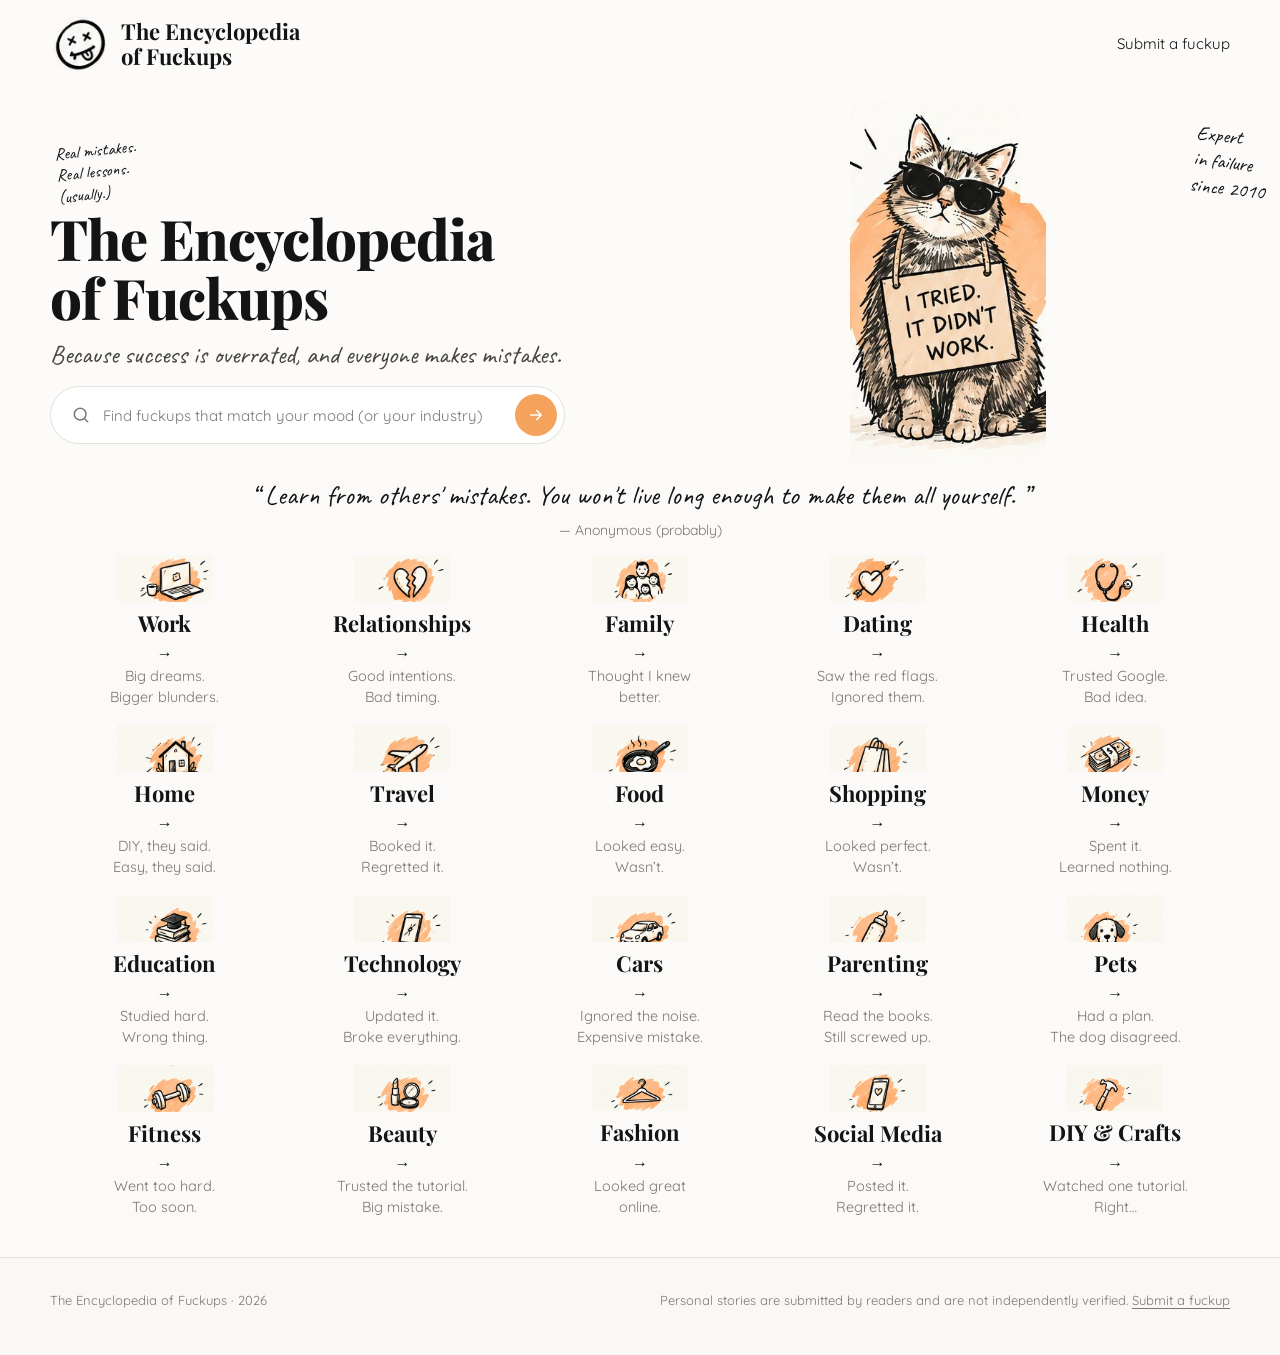
==== index.html @ 66a53c0b "Ссылка Submit a fuckup в шапке всех страниц" ====
<!doctype html>
<html lang="en">
<head>
<meta charset="utf-8">
<meta name="viewport" content="width=device-width, initial-scale=1">
<title>The Encyclopedia of Fuckups</title>
<link rel="preconnect" href="https://fonts.googleapis.com">
<link rel="preconnect" href="https://fonts.gstatic.com" crossorigin>
<link href="https://fonts.googleapis.com/css2?family=Caveat:wght@500;600&family=Playfair+Display:wght@700;800&family=Quicksand:wght@400;500;600;700&display=swap" rel="stylesheet">
<style>
:root{
  --paper:#FBFAF8;
  --hero-bg:#FCFBF9;
  --band:#FAF8F5;
  --ink:#141414;
  --ink-2:#454441;
  --body:#4A4845;
  --muted:#7A7874;
  --line:#E6E3DC;
  --accent:#F5A25D;
  --accent-soft:#FDEBD9;
  --serif:'Playfair Display', Georgia, serif;
  --sans:'Quicksand', -apple-system, Helvetica, Arial, sans-serif;
  --hand:'Caveat', cursive;
}
*{box-sizing:border-box}
html{scroll-behavior:smooth}
body{
  margin:0;background:var(--paper);color:var(--ink);
  font-family:var(--sans);font-size:15px;line-height:1.6;
}
@media (prefers-reduced-motion:reduce){*{transition:none!important;animation:none!important}}
a{color:inherit;text-decoration:none}
:focus-visible{outline:2px solid var(--accent);outline-offset:3px}
.wrap{width:min(1180px,calc(100% - 60px));margin:0 auto}

/* header */
header{background:var(--hero-bg)}
.nav{display:flex;align-items:center;gap:34px;padding:16px 0}
.brand{display:flex;align-items:center;gap:15px;margin-right:auto}
.brand img{width:56px;height:56px;display:block;border-radius:50%}
.brand-name{font-family:var(--serif);font-weight:700;font-size:22px;line-height:1.14}

/* hero */
.hero{background:var(--hero-bg);padding:14px 0 0}
.hero-grid{display:grid;grid-template-columns:1.02fr .98fr;gap:30px;align-items:end}
.hero-copy{padding:10px 0 16px;position:relative}
.hero-note{
  font-family:var(--hand);font-size:17px;line-height:1.25;
  transform:rotate(-6deg);display:inline-block;margin:0 0 6px 6px;
}
h1{
  font-family:var(--serif);font-weight:800;
  font-size:clamp(38px,5vw,56px);line-height:1.05;
  letter-spacing:-.018em;margin:0 0 10px;
}
.lead{font-family:var(--hand);font-size:26px;color:var(--ink-2);margin:0 0 14px;line-height:1.35}
.search{
  display:flex;align-items:center;gap:12px;background:#fff;
  border:1px solid var(--line);border-radius:999px;padding:7px 7px 7px 20px;
  max-width:515px;box-shadow:0 1px 2px rgba(0,0,0,.03);
}
.search svg.mag{flex:0 0 20px;color:var(--muted)}
.search input{
  flex:1;border:0;outline:0;background:transparent;
  font-family:var(--sans);font-size:15px;color:var(--ink);padding:9px 0;
}
.search input::placeholder{color:var(--muted)}
.search button{
  flex:0 0 42px;width:42px;height:42px;border:0;border-radius:50%;
  background:var(--accent);color:#fff;cursor:pointer;line-height:0;
}
.search button:hover{background:#EE9247}
.popular{display:flex;flex-wrap:wrap;align-items:center;gap:0 14px;margin-top:20px;font-size:14px;color:var(--muted)}
.popular a{text-decoration:underline;text-underline-offset:3px;color:var(--body)}
.popular a:hover{color:var(--accent)}
.popular .sep{color:var(--line)}
.hero-art{position:relative;align-self:end}
.hero-art img{display:block;width:auto;max-width:100%;max-height:min(360px,52vh);margin:0 auto -2px;}
.art-note{
  position:absolute;top:22px;right:-38px;font-family:var(--hand);font-size:20px;
  line-height:1.3;transform:rotate(7deg);text-align:left;max-width:140px;
}

/* sections */
section{padding:66px 0}
#categories{padding:10px 0 40px}
.section-title{font-family:var(--serif);font-weight:700;font-size:30px;margin:0 0 4px;letter-spacing:-.01em}
.section-sub{color:var(--body);margin:0 0 40px;font-size:16.5px}

.cat-grid{display:grid;grid-template-columns:repeat(5,1fr);gap:18px 8px;justify-content:center}
.cat{display:flex;flex-direction:column;align-items:center;text-align:center;gap:4px}
.cat img{width:96px;height:auto;display:block}
.cat:hover img{transform:translateY(-2px)}
.cat-name{font-family:var(--serif);font-weight:700;font-size:22px}
.cat-arrow{font-size:16px;line-height:1;color:var(--ink)}
.cat-desc{font-size:14.5px;color:var(--muted);line-height:1.45}

/* featured */
.feature-grid{display:grid;grid-template-columns:1.55fr 1fr;gap:36px;align-items:start}
.feature-card{background:#fff;border:1px solid var(--line);border-radius:10px;padding:24px}
.feature-media{position:relative;margin-bottom:26px}
.feature-media img{display:block;width:100%;height:auto;border-radius:4px}
.media-note{
  position:absolute;top:14px;right:16px;font-family:var(--hand);font-size:19px;
  line-height:1.3;transform:rotate(-4deg);text-align:left;
}
.eyebrow{font-size:11.5px;font-weight:600;letter-spacing:.11em;color:var(--muted);margin:0 0 12px}
.feature-card h3{font-family:var(--serif);font-weight:700;font-size:31px;line-height:1.14;margin:0 0 16px;letter-spacing:-.01em}
.feature-card p{color:var(--body);margin:0 0 26px}
.feature-foot{display:flex;align-items:center;justify-content:space-between;gap:16px;flex-wrap:wrap}
.read-more{font-weight:500;text-decoration:underline;text-underline-offset:5px}
.read-more:hover{color:var(--accent)}
.pill{background:#F1EEE9;border-radius:999px;padding:7px 15px;font-size:12.5px;color:var(--body)}

#highlight{padding:18px 0 4px;text-align:center}
.quote{font-family:var(--hand);font-size:27px;line-height:1.3;margin:0 0 6px}
.quote-by{font-size:14px;color:var(--muted);margin:0}

footer{border-top:1px solid var(--line);padding:32px 0 44px;color:var(--muted);font-size:13px;background:var(--band)}
footer .wrap{display:flex;flex-wrap:wrap;gap:16px;justify-content:space-between}
footer a{text-decoration:underline;text-underline-offset:3px}

@media(max-width:1080px){.cat-grid{grid-template-columns:repeat(3,1fr);gap:30px}}
@media(max-width:900px){
  .hero-grid{grid-template-columns:1fr;gap:0}
  .hero-copy{padding-bottom:30px}
  .hero-art{max-width:400px;margin:0 auto}
  .art-note{right:-10px;top:8px}
  .feature-grid{grid-template-columns:1fr}
}
@media(max-width:560px){
  .wrap{width:calc(100% - 34px)}
  .cat-grid{grid-template-columns:repeat(2,1fr)}
  .section-title{font-size:29px}
  .feature-card h3{font-size:25px}
}
</style>
</head>
<body>

<header>
  <div class="wrap nav">
    <a class="brand" href="#">
      <img src="[data-uri]" alt="">
      <span class="brand-name">The Encyclopedia<br>of Fuckups</span>
    </a>
    <a class="nav-submit" href="submit.html">Submit a fuckup</a>
  </div>
</header>

<main>
<section class="hero">
  <div class="wrap hero-grid">
    <div class="hero-copy">
      <div class="hero-note">Real mistakes.<br>Real lessons.<br>(usually.)</div>
      <h1>The Encyclopedia<br>of Fuckups</h1>
      <p class="lead">Because success is overrated, and everyone makes mistakes.</p>
      <form class="search" action="search.html" method="get" onsubmit="if(!this.q.value.trim()){this.q.focus();return false}">
        <svg class="mag" width="20" height="20" viewBox="0 0 24 24" fill="none" stroke="currentColor" stroke-width="1.8" stroke-linecap="round" aria-hidden="true"><circle cx="11" cy="11" r="7"/><path d="M20 20l-3.6-3.6"/></svg>
        <label for="q" style="position:absolute;width:1px;height:1px;overflow:hidden;clip:rect(0 0 0 0)">Search for a fuckup</label>
        <input id="q" name="q" type="search" placeholder="Find fuckups that match your mood (or your industry)">
        <button type="submit" aria-label="Search">
          <svg width="18" height="18" viewBox="0 0 24 24" fill="none" stroke="currentColor" stroke-width="2.1" stroke-linecap="round" stroke-linejoin="round"><path d="M5 12h13M13 6l6 6-6 6"/></svg>
        </button>
      </form>
    </div>
    <div class="hero-art">
      <img src="[data-uri]" alt="An illustrated cat in sunglasses wearing a cardboard sign that reads: I tried. It didn't work.">
      <div class="art-note">Expert<br>in failure<br>since 2010</div>
    </div>
  </div>
</section>

<section id="highlight">
  <div class="wrap">
  <p class="quote">&ldquo; Learn from others' mistakes. You won't live long enough to make them all yourself. &rdquo;</p>
  <p class="quote-by">&mdash; Anonymous (probably)</p>
  </div>
</section>

<section id="categories">
  <div class="wrap">
    <div class="cat-grid">
      <a class="cat" href="search.html?q=work"><img src="assets/img/topics/work.png" alt=""><span class="cat-name">Work</span><span class="cat-arrow" aria-hidden="true">&#8594;</span><span class="cat-desc">Big dreams.<br>Bigger blunders.</span></a>
      <a class="cat" href="search.html?q=relationships"><img src="assets/img/topics/relationships.png" alt=""><span class="cat-name">Relationships</span><span class="cat-arrow" aria-hidden="true">&#8594;</span><span class="cat-desc">Good intentions.<br>Bad timing.</span></a>
      <a class="cat" href="search.html?q=family"><img src="assets/img/topics/family.png" alt=""><span class="cat-name">Family</span><span class="cat-arrow" aria-hidden="true">&#8594;</span><span class="cat-desc">Thought I knew<br>better.</span></a>
      <a class="cat" href="search.html?q=dating"><img src="assets/img/topics/dating.png" alt=""><span class="cat-name">Dating</span><span class="cat-arrow" aria-hidden="true">&#8594;</span><span class="cat-desc">Saw the red flags.<br>Ignored them.</span></a>
      <a class="cat" href="search.html?q=health"><img src="assets/img/topics/health.png" alt=""><span class="cat-name">Health</span><span class="cat-arrow" aria-hidden="true">&#8594;</span><span class="cat-desc">Trusted Google.<br>Bad idea.</span></a>
      <a class="cat" href="search.html?q=home"><img src="assets/img/topics/home.png" alt=""><span class="cat-name">Home</span><span class="cat-arrow" aria-hidden="true">&#8594;</span><span class="cat-desc">DIY, they said.<br>Easy, they said.</span></a>
      <a class="cat" href="search.html?q=travel"><img src="assets/img/topics/travel.png" alt=""><span class="cat-name">Travel</span><span class="cat-arrow" aria-hidden="true">&#8594;</span><span class="cat-desc">Booked it.<br>Regretted it.</span></a>
      <a class="cat" href="search.html?q=food"><img src="assets/img/topics/food.png" alt=""><span class="cat-name">Food</span><span class="cat-arrow" aria-hidden="true">&#8594;</span><span class="cat-desc">Looked easy.<br>Wasn&rsquo;t.</span></a>
      <a class="cat" href="search.html?q=shopping"><img src="assets/img/topics/shopping.png" alt=""><span class="cat-name">Shopping</span><span class="cat-arrow" aria-hidden="true">&#8594;</span><span class="cat-desc">Looked perfect.<br>Wasn&rsquo;t.</span></a>
      <a class="cat" href="search.html?q=money"><img src="assets/img/topics/money.png" alt=""><span class="cat-name">Money</span><span class="cat-arrow" aria-hidden="true">&#8594;</span><span class="cat-desc">Spent it.<br>Learned nothing.</span></a>
      <a class="cat" href="search.html?q=education"><img src="assets/img/topics/education.png" alt=""><span class="cat-name">Education</span><span class="cat-arrow" aria-hidden="true">&#8594;</span><span class="cat-desc">Studied hard.<br>Wrong thing.</span></a>
      <a class="cat" href="search.html?q=technology"><img src="assets/img/topics/technology.png" alt=""><span class="cat-name">Technology</span><span class="cat-arrow" aria-hidden="true">&#8594;</span><span class="cat-desc">Updated it.<br>Broke everything.</span></a>
      <a class="cat" href="search.html?q=cars"><img src="assets/img/topics/cars.png" alt=""><span class="cat-name">Cars</span><span class="cat-arrow" aria-hidden="true">&#8594;</span><span class="cat-desc">Ignored the noise.<br>Expensive mistake.</span></a>
      <a class="cat" href="search.html?q=parenting"><img src="assets/img/topics/parenting.png" alt=""><span class="cat-name">Parenting</span><span class="cat-arrow" aria-hidden="true">&#8594;</span><span class="cat-desc">Read the books.<br>Still screwed up.</span></a>
      <a class="cat" href="search.html?q=pets"><img src="assets/img/topics/pets.png" alt=""><span class="cat-name">Pets</span><span class="cat-arrow" aria-hidden="true">&#8594;</span><span class="cat-desc">Had a plan.<br>The dog disagreed.</span></a>
      <a class="cat" href="search.html?q=fitness"><img src="assets/img/topics/fitness.png" alt=""><span class="cat-name">Fitness</span><span class="cat-arrow" aria-hidden="true">&#8594;</span><span class="cat-desc">Went too hard.<br>Too soon.</span></a>
      <a class="cat" href="search.html?q=beauty"><img src="assets/img/topics/beauty.png" alt=""><span class="cat-name">Beauty</span><span class="cat-arrow" aria-hidden="true">&#8594;</span><span class="cat-desc">Trusted the tutorial.<br>Big mistake.</span></a>
      <a class="cat" href="search.html?q=fashion"><img src="assets/img/topics/fashion.png" alt=""><span class="cat-name">Fashion</span><span class="cat-arrow" aria-hidden="true">&#8594;</span><span class="cat-desc">Looked great<br>online.</span></a>
      <a class="cat" href="search.html?q=social+media"><img src="assets/img/topics/social-media.png" alt=""><span class="cat-name">Social Media</span><span class="cat-arrow" aria-hidden="true">&#8594;</span><span class="cat-desc">Posted it.<br>Regretted it.</span></a>
      <a class="cat" href="search.html?q=diy+crafts"><img src="assets/img/topics/diy-crafts.png" alt=""><span class="cat-name">DIY &amp; Crafts</span><span class="cat-arrow" aria-hidden="true">&#8594;</span><span class="cat-desc">Watched one tutorial.<br>Right&hellip;</span></a>
    </div>
  </div>
</section>

</main>

<footer>
  <div class="wrap">
    <span>The Encyclopedia of Fuckups &middot; 2026</span>
    <span>Personal stories are submitted by readers and are not independently verified. <a href="submit.html">Submit a fuckup</a></span>
  </div>
</footer>

</body>
</html>
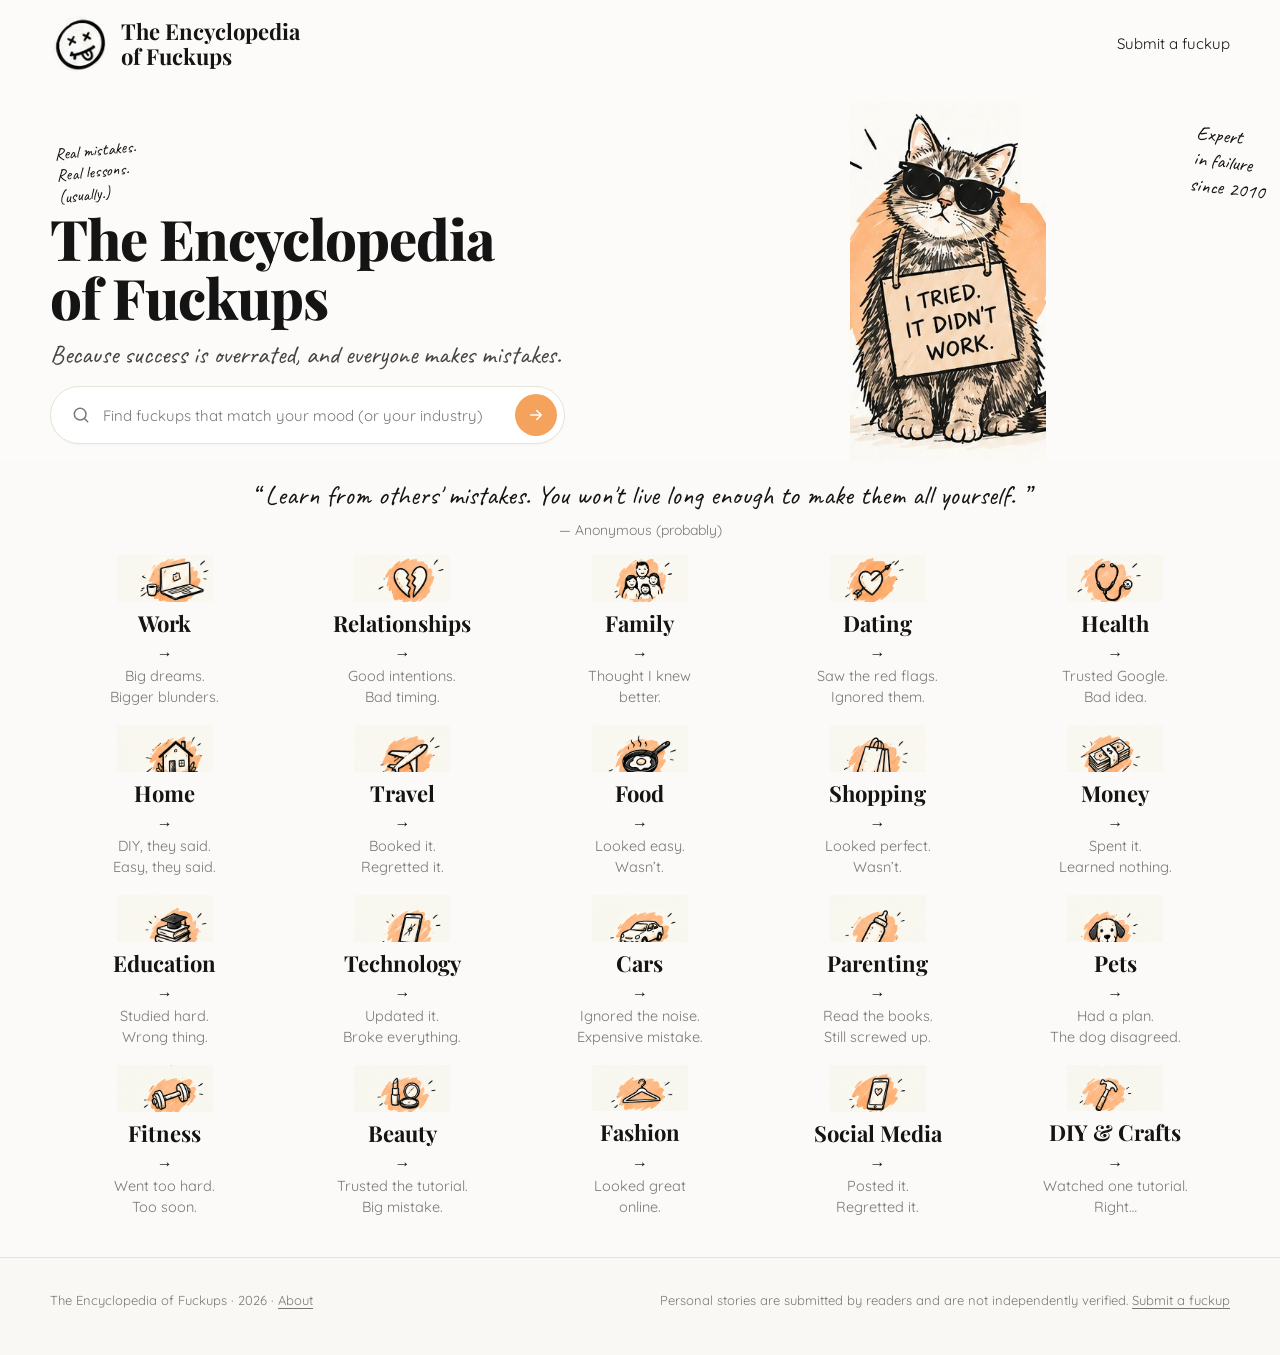
==== commit 21b37f66: "Ссылка About в подвале всех страниц" ====
--- a/index.html
+++ b/index.html
@@ -210,7 +210,7 @@
 
 <footer>
   <div class="wrap">
-    <span>The Encyclopedia of Fuckups &middot; 2026</span>
+    <span>The Encyclopedia of Fuckups &middot; 2026 &middot; <a href="about.html">About</a></span>
     <span>Personal stories are submitted by readers and are not independently verified. <a href="submit.html">Submit a fuckup</a></span>
   </div>
 </footer>
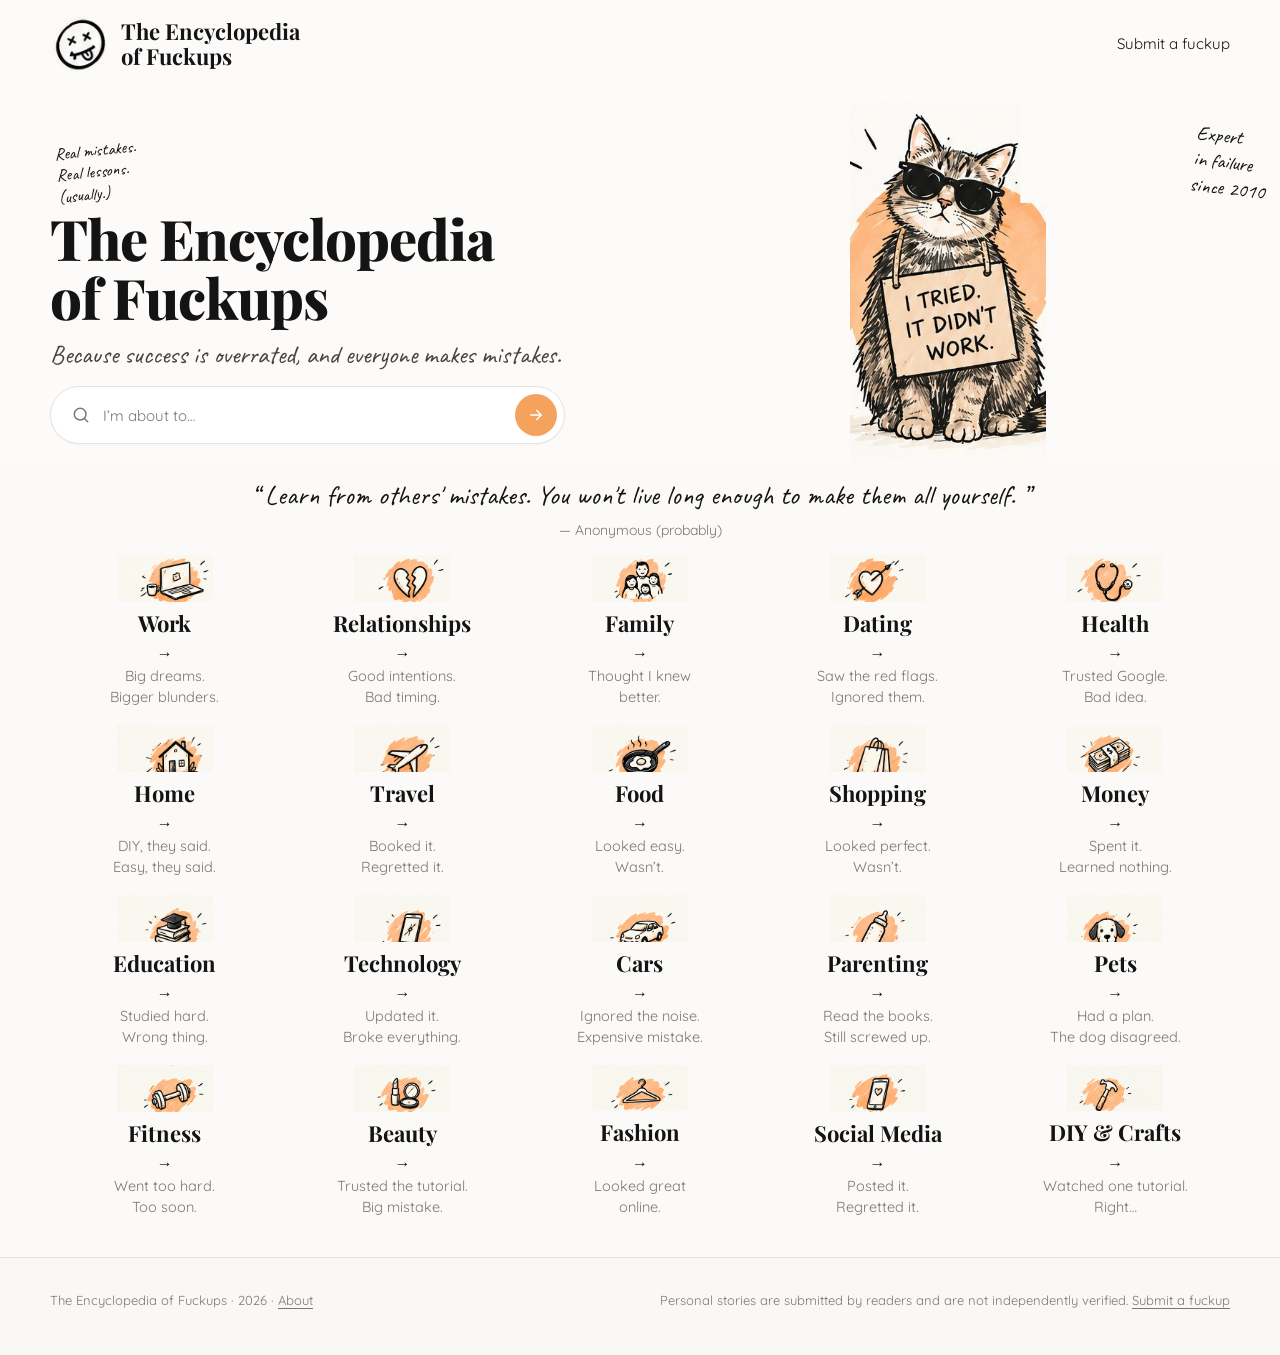
==== commit 92cccf6a: "Search placeholder: I'm about to…" ====
--- a/index.html
+++ b/index.html
@@ -3,6 +3,8 @@
 <head>
 <meta charset="utf-8">
 <meta name="viewport" content="width=device-width, initial-scale=1">
+<link rel="icon" type="image/png" sizes="32x32" href="/assets/img/favicon-32.png">
+<link rel="apple-touch-icon" sizes="180x180" href="/assets/img/favicon-180.png">
 <title>The Encyclopedia of Fuckups</title>
 <link rel="preconnect" href="https://fonts.googleapis.com">
 <link rel="preconnect" href="https://fonts.gstatic.com" crossorigin>
@@ -159,7 +161,7 @@
       <form class="search" action="search.html" method="get" onsubmit="if(!this.q.value.trim()){this.q.focus();return false}">
         <svg class="mag" width="20" height="20" viewBox="0 0 24 24" fill="none" stroke="currentColor" stroke-width="1.8" stroke-linecap="round" aria-hidden="true"><circle cx="11" cy="11" r="7"/><path d="M20 20l-3.6-3.6"/></svg>
         <label for="q" style="position:absolute;width:1px;height:1px;overflow:hidden;clip:rect(0 0 0 0)">Search for a fuckup</label>
-        <input id="q" name="q" type="search" placeholder="Find fuckups that match your mood (or your industry)">
+        <input id="q" name="q" type="search" placeholder="I&rsquo;m about to&hellip;">
         <button type="submit" aria-label="Search">
           <svg width="18" height="18" viewBox="0 0 24 24" fill="none" stroke="currentColor" stroke-width="2.1" stroke-linecap="round" stroke-linejoin="round"><path d="M5 12h13M13 6l6 6-6 6"/></svg>
         </button>
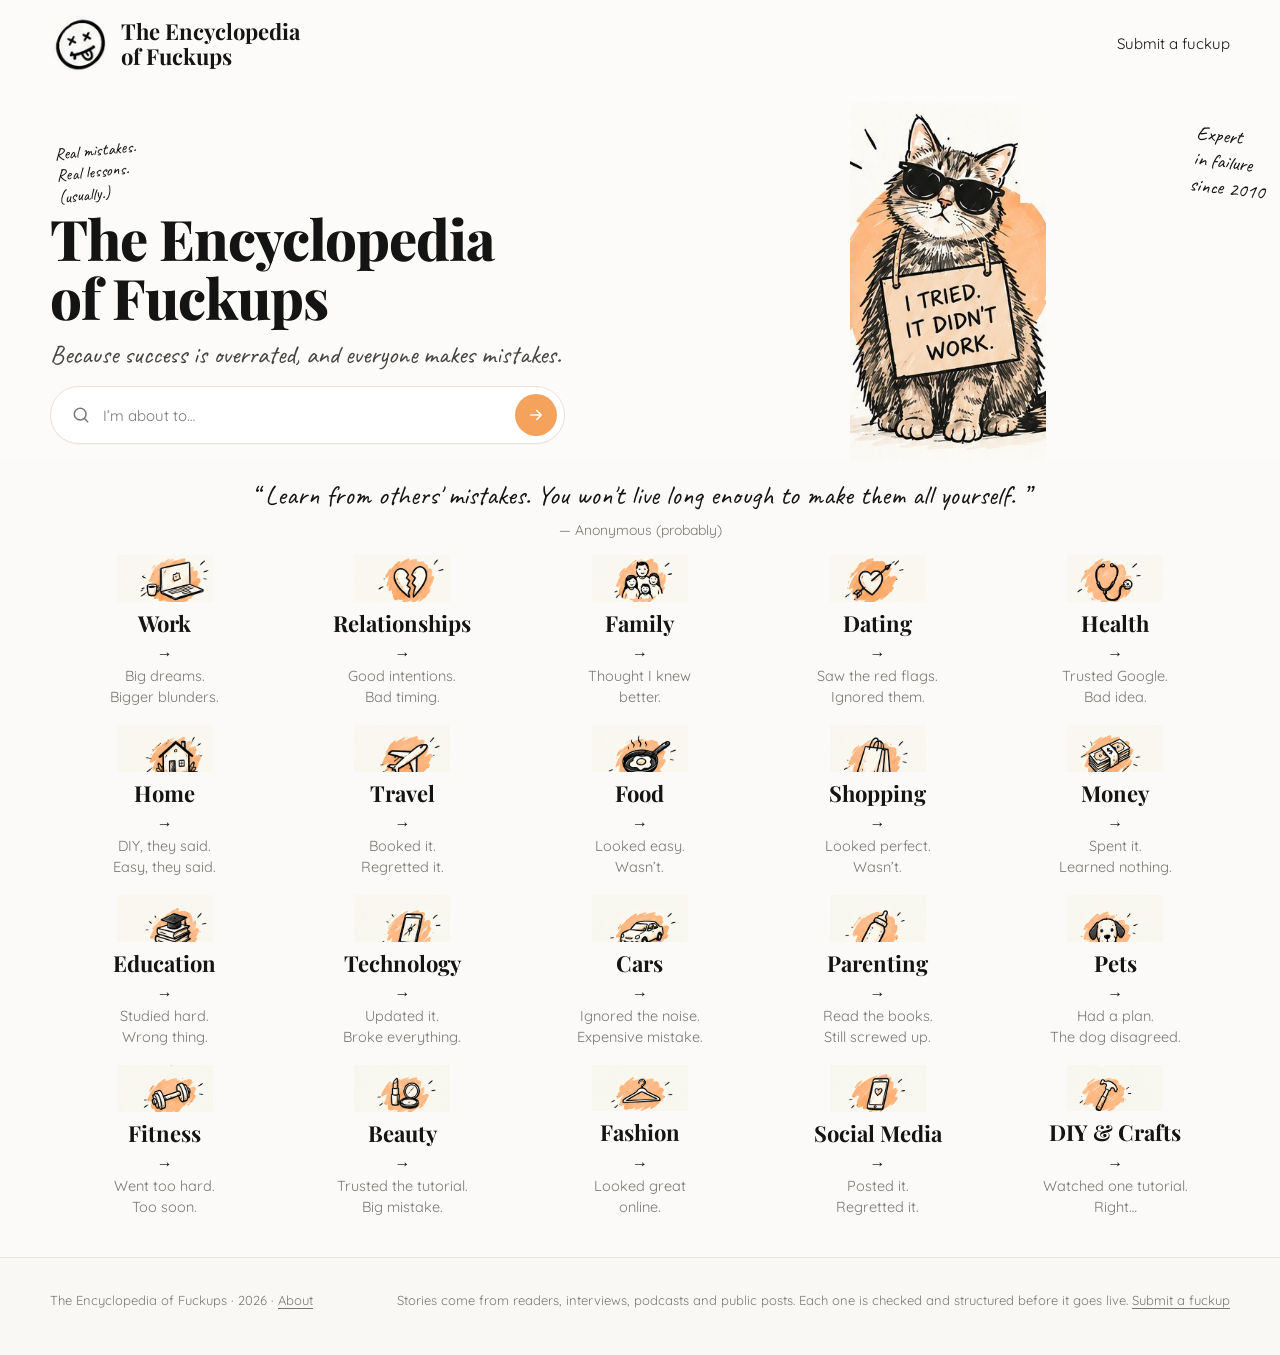
==== commit d2558044: "Footer and About: where stories come from" ====
--- a/index.html
+++ b/index.html
@@ -213,7 +213,7 @@
 <footer>
   <div class="wrap">
     <span>The Encyclopedia of Fuckups &middot; 2026 &middot; <a href="about.html">About</a></span>
-    <span>Personal stories are submitted by readers and are not independently verified. <a href="submit.html">Submit a fuckup</a></span>
+    <span>Stories come from readers, interviews, podcasts and public posts. Each one is checked and structured before it goes live. <a href="submit.html">Submit a fuckup</a></span>
   </div>
 </footer>
 
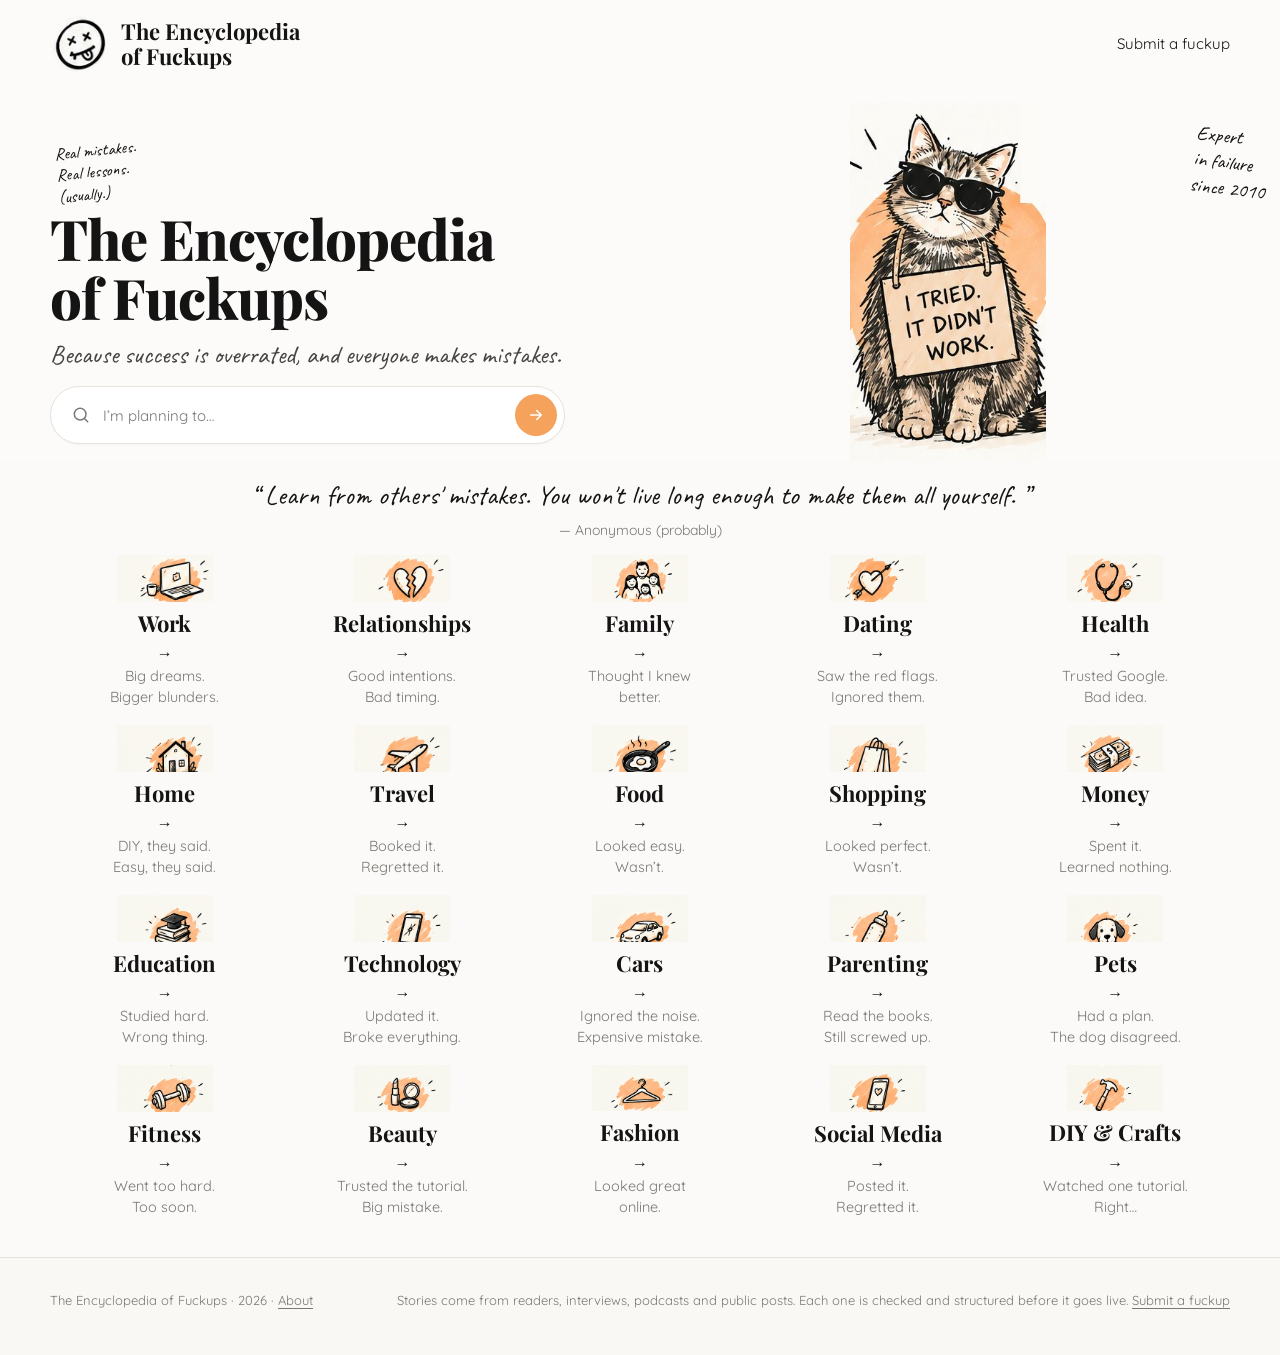
==== commit 1a235078: "Search placeholder: I'm planning to…" ====
--- a/index.html
+++ b/index.html
@@ -161,7 +161,7 @@
       <form class="search" action="search.html" method="get" onsubmit="if(!this.q.value.trim()){this.q.focus();return false}">
         <svg class="mag" width="20" height="20" viewBox="0 0 24 24" fill="none" stroke="currentColor" stroke-width="1.8" stroke-linecap="round" aria-hidden="true"><circle cx="11" cy="11" r="7"/><path d="M20 20l-3.6-3.6"/></svg>
         <label for="q" style="position:absolute;width:1px;height:1px;overflow:hidden;clip:rect(0 0 0 0)">Search for a fuckup</label>
-        <input id="q" name="q" type="search" placeholder="I&rsquo;m about to&hellip;">
+        <input id="q" name="q" type="search" placeholder="I&rsquo;m planning to&hellip;">
         <button type="submit" aria-label="Search">
           <svg width="18" height="18" viewBox="0 0 24 24" fill="none" stroke="currentColor" stroke-width="2.1" stroke-linecap="round" stroke-linejoin="round"><path d="M5 12h13M13 6l6 6-6 6"/></svg>
         </button>
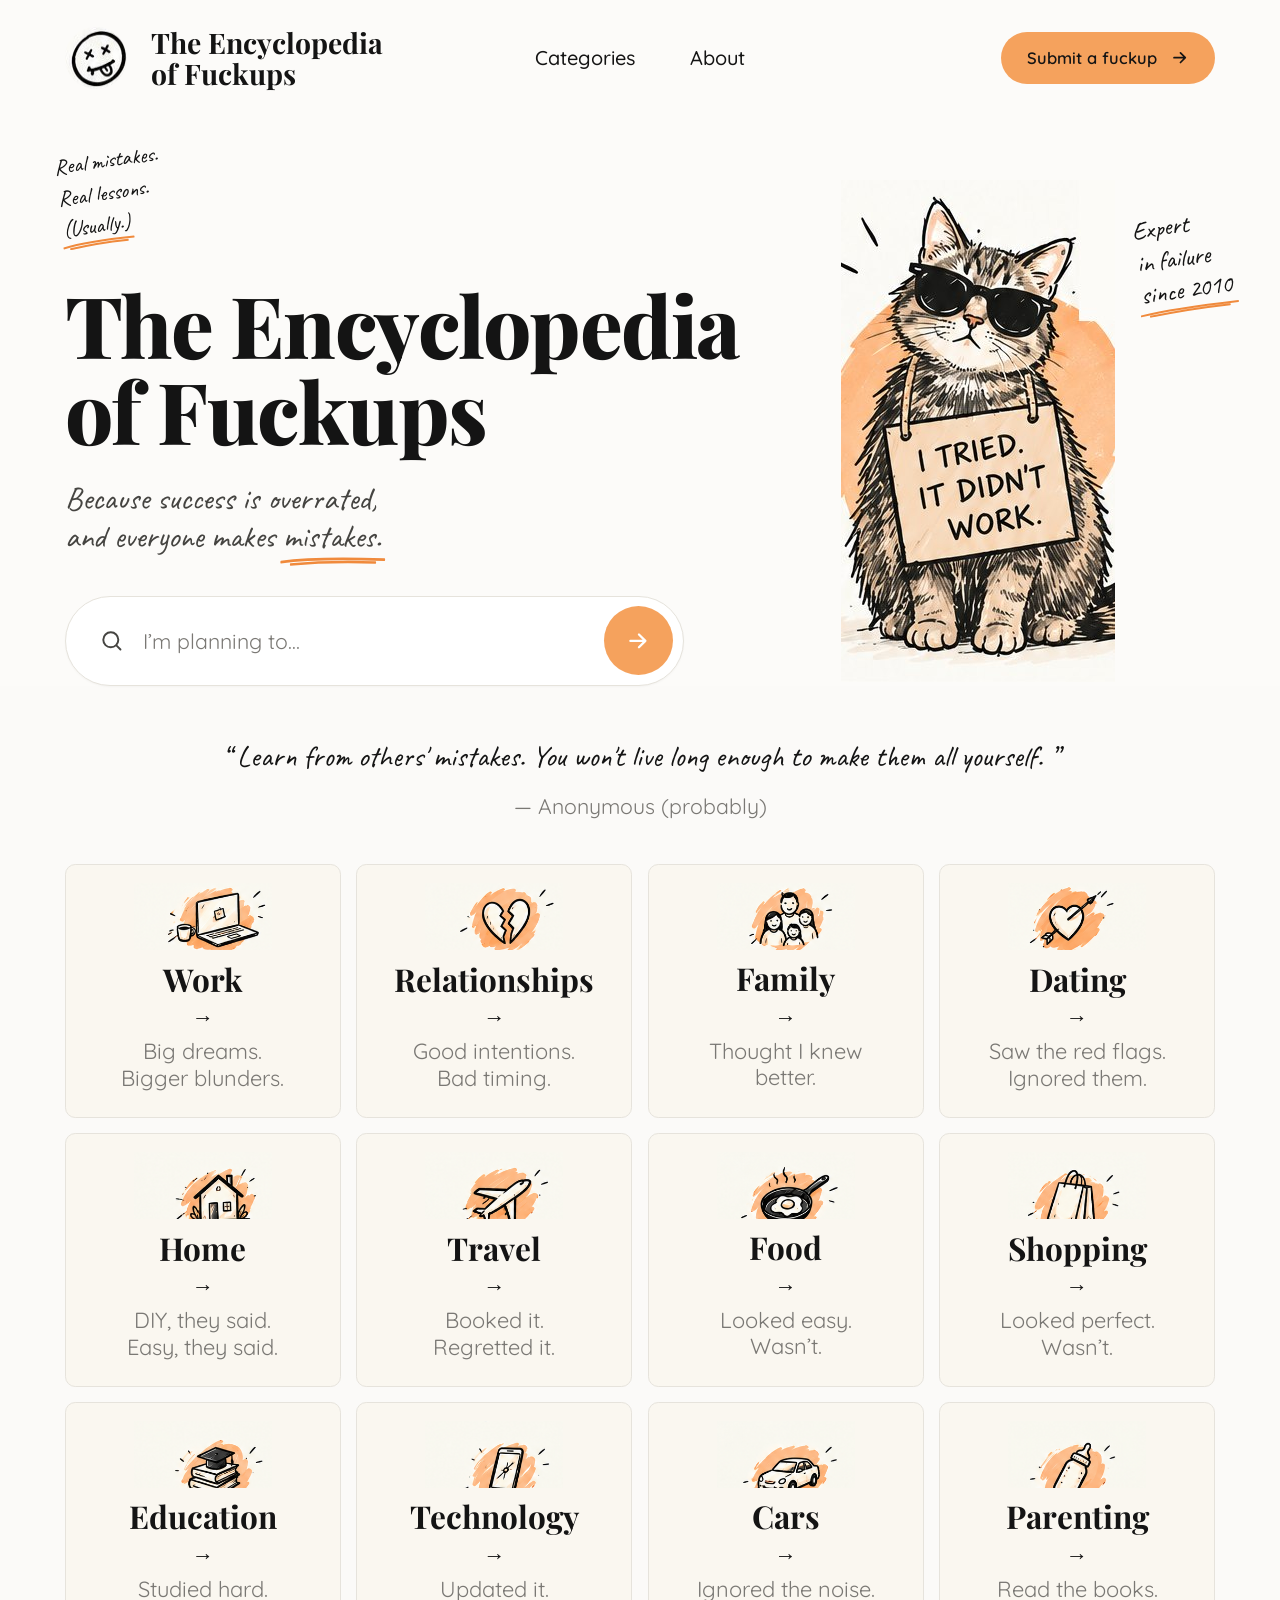
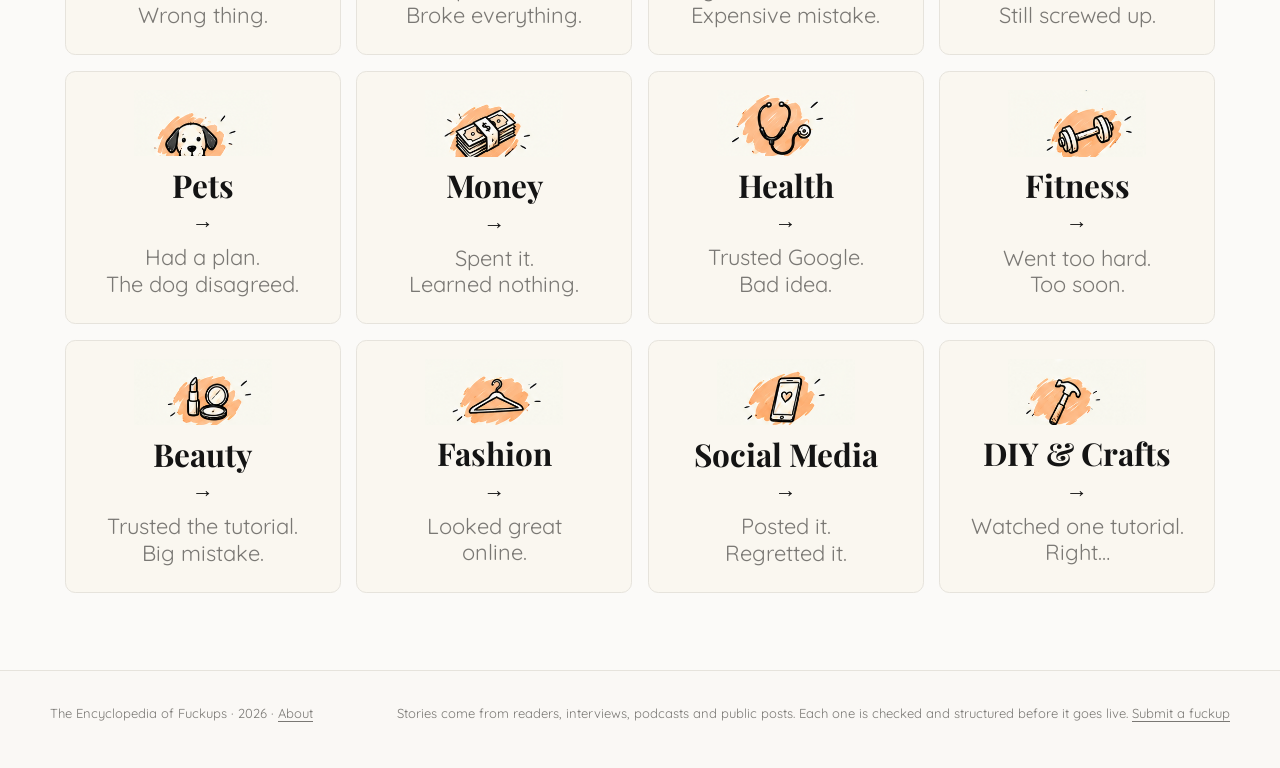
==== commit 49a97898: "Home page: new layout to mockup (nav, larger hero, search, tiles as cards, 4 columns, tile order)" ====
--- a/index.html
+++ b/index.html
@@ -36,67 +36,65 @@
 :focus-visible{outline:2px solid var(--accent);outline-offset:3px}
 .wrap{width:min(1180px,calc(100% - 60px));margin:0 auto}
 
+/* page scale: 1 at the 1024px layout, grows to the 1180px container */
+:root{--k:calc(min(1180px, 100vw - 130px) / 893)}
+.pw{width:min(1180px, calc(100vw - 130px));margin:0 auto}
+.mk{position:relative;white-space:nowrap}
+.mk:after{content:"";position:absolute;left:-3%;right:-5%;bottom:-.28em;height:.34em;pointer-events:none;
+  background:url("data:image/svg+xml,%3Csvg xmlns='http://www.w3.org/2000/svg' viewBox='0 0 200 10' preserveAspectRatio='none'%3E%3Cpath d='M2 6.5C45 3.5 110 2.8 197 4.2M20 8.6C70 6.4 130 6 180 6.8' fill='none' stroke='%23F08A3C' stroke-width='2.4' stroke-linecap='round'/%3E%3C/svg%3E") no-repeat center/100% 100%}
+
 /* header */
 header{background:var(--hero-bg)}
-.nav{display:flex;align-items:center;gap:34px;padding:16px 0}
-.brand{display:flex;align-items:center;gap:15px;margin-right:auto}
-.brand img{width:56px;height:56px;display:block;border-radius:50%}
-.brand-name{font-family:var(--serif);font-weight:700;font-size:22px;line-height:1.14}
+.nav{display:grid;grid-template-columns:1fr auto 1fr;align-items:center;min-height:calc(90*var(--k))}
+.brand{display:flex;align-items:center;gap:calc(19*var(--k));justify-self:start}
+.brand img{width:calc(48*var(--k));height:calc(48*var(--k));display:block;border-radius:50%}
+.brand-name{font-family:var(--serif);font-weight:700;font-size:calc(22*var(--k));line-height:1.08}
+.nav-links{display:flex;gap:calc(42*var(--k))}
+.nav-links a{font-size:calc(15.5*var(--k));font-weight:500;color:var(--ink)}
+.nav-links a:hover{color:var(--accent)}
+.nav-cta{justify-self:end;display:inline-flex;align-items:center;gap:calc(10*var(--k));height:calc(40*var(--k));padding:0 calc(20*var(--k));
+  border-radius:999px;background:var(--accent);color:var(--ink);font-size:calc(12.8*var(--k));font-weight:600;white-space:nowrap}
+.nav-cta svg{width:calc(15*var(--k));height:calc(15*var(--k));display:block}
+.nav-cta:hover{background:#EE9247}
 
 /* hero */
-.hero{background:var(--hero-bg);padding:14px 0 0}
-.hero-grid{display:grid;grid-template-columns:1.02fr .98fr;gap:30px;align-items:end}
-.hero-copy{padding:10px 0 16px;position:relative}
-.hero-note{
-  font-family:var(--hand);font-size:17px;line-height:1.25;
-  transform:rotate(-6deg);display:inline-block;margin:0 0 6px 6px;
-}
-h1{
-  font-family:var(--serif);font-weight:800;
-  font-size:clamp(38px,5vw,56px);line-height:1.05;
-  letter-spacing:-.018em;margin:0 0 10px;
-}
-.lead{font-family:var(--hand);font-size:26px;color:var(--ink-2);margin:0 0 14px;line-height:1.35}
-.search{
-  display:flex;align-items:center;gap:12px;background:#fff;
-  border:1px solid var(--line);border-radius:999px;padding:7px 7px 7px 20px;
-  max-width:515px;box-shadow:0 1px 2px rgba(0,0,0,.03);
-}
-.search svg.mag{flex:0 0 20px;color:var(--muted)}
-.search input{
-  flex:1;border:0;outline:0;background:transparent;
-  font-family:var(--sans);font-size:15px;color:var(--ink);padding:9px 0;
-}
+.hero{background:var(--hero-bg);padding:calc(28*var(--k)) 0 0}
+.hero-grid{display:grid;grid-template-columns:calc(515*var(--k)) 1fr;gap:calc(10*var(--k));align-items:start}
+.hero-copy{position:relative}
+.hero-note{font-family:var(--hand);font-size:calc(17*var(--k));line-height:1.45;color:var(--ink);
+  transform:rotate(-8deg);transform-origin:left bottom;display:inline-block;margin:0 0 calc(26*var(--k)) 0}
+h1{white-space:nowrap;font-family:var(--serif);font-weight:800;font-size:calc(66*var(--k));line-height:1.02;letter-spacing:-.018em;margin:0 0 calc(20*var(--k))}
+.lead{font-family:var(--hand);font-size:calc(25*var(--k));color:var(--ink-2);margin:0 0 calc(30*var(--k));line-height:1.2}
+.search{display:flex;align-items:center;gap:calc(14*var(--k));background:#fff;border:1px solid var(--line);border-radius:999px;
+  width:calc(481*var(--k));max-width:100%;height:calc(70*var(--k));padding:0 calc(8*var(--k)) 0 calc(26*var(--k));box-shadow:0 1px 2px rgba(0,0,0,.03)}
+.search svg.mag{flex:0 0 auto;width:calc(20*var(--k));height:calc(20*var(--k));color:var(--ink-2)}
+.search input{flex:1;min-width:0;border:0;outline:0;background:transparent;font-family:var(--sans);font-size:calc(16.5*var(--k));color:var(--ink);padding:0}
 .search input::placeholder{color:var(--muted)}
-.search button{
-  flex:0 0 42px;width:42px;height:42px;border:0;border-radius:50%;
-  background:var(--accent);color:#fff;cursor:pointer;line-height:0;
-}
+.search button{flex:0 0 auto;width:calc(54*var(--k));height:calc(54*var(--k));border:0;border-radius:50%;background:var(--accent);color:#fff;cursor:pointer;line-height:0;
+  display:flex;align-items:center;justify-content:center}
+.search button svg{width:calc(20*var(--k));height:calc(20*var(--k))}
 .search button:hover{background:#EE9247}
-.popular{display:flex;flex-wrap:wrap;align-items:center;gap:0 14px;margin-top:20px;font-size:14px;color:var(--muted)}
-.popular a{text-decoration:underline;text-underline-offset:3px;color:var(--body)}
-.popular a:hover{color:var(--accent)}
-.popular .sep{color:var(--line)}
-.hero-art{position:relative;align-self:end}
-.hero-art img{display:block;width:auto;max-width:100%;max-height:min(360px,52vh);margin:0 auto -2px;}
-.art-note{
-  position:absolute;top:22px;right:-38px;font-family:var(--hand);font-size:20px;
-  line-height:1.3;transform:rotate(7deg);text-align:left;max-width:140px;
-}
+.hero-art{position:relative;min-height:calc(415*var(--k));padding-top:calc(22*var(--k))}
+.hero-art img{display:block;height:min(calc(415*var(--k)), 502px);width:auto;max-width:100%;margin:0 auto}
+.art-note{position:absolute;top:calc(44*var(--k));right:calc(-10*var(--k));font-family:var(--hand);font-size:calc(19.5*var(--k));
+  line-height:1.3;transform:rotate(-8deg);text-align:left}
 
 /* sections */
 section{padding:66px 0}
-#categories{padding:10px 0 40px}
-.section-title{font-family:var(--serif);font-weight:700;font-size:30px;margin:0 0 4px;letter-spacing:-.01em}
-.section-sub{color:var(--body);margin:0 0 40px;font-size:16.5px}
-
-.cat-grid{display:grid;grid-template-columns:repeat(5,1fr);gap:18px 8px;justify-content:center}
-.cat{display:flex;flex-direction:column;align-items:center;text-align:center;gap:4px}
-.cat img{width:96px;height:auto;display:block}
+#highlight{padding:calc(40*var(--k)) 0 calc(32*var(--k));text-align:center}
+.quote{font-family:var(--hand);font-size:calc(23*var(--k));line-height:1.3;margin:0 0 calc(10*var(--k))}
+.quote-by{font-size:calc(16.5*var(--k));color:var(--muted);margin:0}
+#categories{padding:0 0 calc(60*var(--k))}
+
+.cat-grid{display:grid;grid-template-columns:repeat(4,1fr);gap:calc(12*var(--k))}
+.cat{display:flex;flex-direction:column;align-items:center;text-align:center;background:#FAF7F0;border:1px solid var(--line);
+  border-radius:calc(8*var(--k));padding:calc(14*var(--k)) calc(12*var(--k)) calc(20*var(--k))}
+.cat img{width:calc(107*var(--k));height:auto;display:block;margin-bottom:calc(8*var(--k))}
 .cat:hover img{transform:translateY(-2px)}
-.cat-name{font-family:var(--serif);font-weight:700;font-size:22px}
-.cat-arrow{font-size:16px;line-height:1;color:var(--ink)}
-.cat-desc{font-size:14.5px;color:var(--muted);line-height:1.45}
+.cat:hover{border-color:#D9D4CA}
+.cat-name{font-family:var(--serif);font-weight:700;font-size:calc(24.5*var(--k));line-height:1.2}
+.cat-arrow{font-size:calc(17*var(--k));line-height:1;color:var(--ink);margin:calc(6*var(--k)) 0 calc(8*var(--k))}
+.cat-desc{font-size:calc(17*var(--k));color:var(--muted);line-height:1.2}
 
 /* featured */
 .feature-grid{display:grid;grid-template-columns:1.55fr 1fr;gap:36px;align-items:start}
@@ -115,90 +113,116 @@
 .read-more:hover{color:var(--accent)}
 .pill{background:#F1EEE9;border-radius:999px;padding:7px 15px;font-size:12.5px;color:var(--body)}
 
-#highlight{padding:18px 0 4px;text-align:center}
-.quote{font-family:var(--hand);font-size:27px;line-height:1.3;margin:0 0 6px}
-.quote-by{font-size:14px;color:var(--muted);margin:0}
 
 footer{border-top:1px solid var(--line);padding:32px 0 44px;color:var(--muted);font-size:13px;background:var(--band)}
 footer .wrap{display:flex;flex-wrap:wrap;gap:16px;justify-content:space-between}
 footer a{text-decoration:underline;text-underline-offset:3px}
 
-@media(max-width:1080px){.cat-grid{grid-template-columns:repeat(3,1fr);gap:30px}}
 @media(max-width:900px){
-  .hero-grid{grid-template-columns:1fr;gap:0}
-  .hero-copy{padding-bottom:30px}
-  .hero-art{max-width:400px;margin:0 auto}
-  .art-note{right:-10px;top:8px}
   .feature-grid{grid-template-columns:1fr}
+}
+@media(max-width:760px){
+  :root{--k:.62px}
+  .pw{width:calc(100% - 34px)}
+  .nav{grid-template-columns:1fr auto;row-gap:10px;padding:14px 0 12px}
+  .nav-links{grid-column:1 / -1;grid-row:2;justify-content:center;gap:28px}
+  .nav-links a{font-size:15px}
+  .brand img{width:40px;height:40px}
+  .brand-name{font-size:17px}
+  .nav-cta{height:36px;padding:0 14px;font-size:13px;gap:8px}
+  .nav-cta svg{width:14px;height:14px}
+  .hero-note{font-size:15px;margin-bottom:18px}
+  .search svg.mag{width:18px;height:18px}
+  .search button svg{width:18px;height:18px}
+  .cat-arrow{font-size:15px}
+  .art-note{font-size:17px}
+  .hero-grid{grid-template-columns:1fr;gap:10px}
+  h1{font-size:44px;white-space:normal}
+  .lead{font-size:24px}
+  .search{width:100%;height:60px;padding-left:20px}
+  .search input{font-size:15px}
+  .search button{width:46px;height:46px}
+  .hero-art{min-height:0;max-width:340px;width:100%;margin:0 auto}
+  .hero-art img{height:300px}
+  .art-note{right:0}
+  .quote{font-size:22px}
+  .quote-by{font-size:14px}
+  .cat-grid{grid-template-columns:repeat(2,1fr);gap:10px}
+  .cat img{width:90px}
+  .cat-name{font-size:20px}
+  .cat-desc{font-size:14px}
+  .feature-card h3{font-size:25px}
 }
 @media(max-width:560px){
   .wrap{width:calc(100% - 34px)}
-  .cat-grid{grid-template-columns:repeat(2,1fr)}
   .section-title{font-size:29px}
-  .feature-card h3{font-size:25px}
 }
 </style>
 </head>
 <body>
 
 <header>
-  <div class="wrap nav">
+  <div class="pw nav">
     <a class="brand" href="#">
       <img src="[data-uri]" alt="">
       <span class="brand-name">The Encyclopedia<br>of Fuckups</span>
     </a>
-    <a class="nav-submit" href="submit.html">Submit a fuckup</a>
+    <nav class="nav-links" aria-label="Main">
+      <a href="#categories">Categories</a>
+      <a href="about.html">About</a>
+    </nav>
+    <a class="nav-cta" href="submit.html">Submit a fuckup <svg viewBox="0 0 24 24" fill="none" stroke="currentColor" stroke-width="2.1" stroke-linecap="round" stroke-linejoin="round" aria-hidden="true"><path d="M5 12h13M13 6l6 6-6 6"/></svg></a>
   </div>
 </header>
 
 <main>
 <section class="hero">
-  <div class="wrap hero-grid">
+  <div class="pw hero-grid">
     <div class="hero-copy">
-      <div class="hero-note">Real mistakes.<br>Real lessons.<br>(usually.)</div>
+      <div class="hero-note">Real mistakes.<br>Real lessons.<br><span class="mk">(Usually.)</span></div>
       <h1>The Encyclopedia<br>of Fuckups</h1>
-      <p class="lead">Because success is overrated, and everyone makes mistakes.</p>
+      <p class="lead">Because success is overrated,<br>and everyone makes <span class="mk">mistakes.</span></p>
       <form class="search" action="search.html" method="get" onsubmit="if(!this.q.value.trim()){this.q.focus();return false}">
-        <svg class="mag" width="20" height="20" viewBox="0 0 24 24" fill="none" stroke="currentColor" stroke-width="1.8" stroke-linecap="round" aria-hidden="true"><circle cx="11" cy="11" r="7"/><path d="M20 20l-3.6-3.6"/></svg>
+        <svg class="mag" viewBox="0 0 24 24" fill="none" stroke="currentColor" stroke-width="1.8" stroke-linecap="round" aria-hidden="true"><circle cx="11" cy="11" r="7"/><path d="M20 20l-3.6-3.6"/></svg>
         <label for="q" style="position:absolute;width:1px;height:1px;overflow:hidden;clip:rect(0 0 0 0)">Search for a fuckup</label>
         <input id="q" name="q" type="search" placeholder="I&rsquo;m planning to&hellip;">
         <button type="submit" aria-label="Search">
-          <svg width="18" height="18" viewBox="0 0 24 24" fill="none" stroke="currentColor" stroke-width="2.1" stroke-linecap="round" stroke-linejoin="round"><path d="M5 12h13M13 6l6 6-6 6"/></svg>
+          <svg viewBox="0 0 24 24" fill="none" stroke="currentColor" stroke-width="2.1" stroke-linecap="round" stroke-linejoin="round"><path d="M5 12h13M13 6l6 6-6 6"/></svg>
         </button>
       </form>
     </div>
     <div class="hero-art">
       <img src="[data-uri]" alt="An illustrated cat in sunglasses wearing a cardboard sign that reads: I tried. It didn't work.">
-      <div class="art-note">Expert<br>in failure<br>since 2010</div>
+      <div class="art-note">Expert<br>in failure<br><span class="mk">since 2010</span></div>
     </div>
   </div>
 </section>
 
 <section id="highlight">
-  <div class="wrap">
+  <div class="pw">
   <p class="quote">&ldquo; Learn from others' mistakes. You won't live long enough to make them all yourself. &rdquo;</p>
   <p class="quote-by">&mdash; Anonymous (probably)</p>
   </div>
 </section>
 
 <section id="categories">
-  <div class="wrap">
+  <div class="pw">
     <div class="cat-grid">
       <a class="cat" href="search.html?q=work"><img src="assets/img/topics/work.png" alt=""><span class="cat-name">Work</span><span class="cat-arrow" aria-hidden="true">&#8594;</span><span class="cat-desc">Big dreams.<br>Bigger blunders.</span></a>
       <a class="cat" href="search.html?q=relationships"><img src="assets/img/topics/relationships.png" alt=""><span class="cat-name">Relationships</span><span class="cat-arrow" aria-hidden="true">&#8594;</span><span class="cat-desc">Good intentions.<br>Bad timing.</span></a>
       <a class="cat" href="search.html?q=family"><img src="assets/img/topics/family.png" alt=""><span class="cat-name">Family</span><span class="cat-arrow" aria-hidden="true">&#8594;</span><span class="cat-desc">Thought I knew<br>better.</span></a>
       <a class="cat" href="search.html?q=dating"><img src="assets/img/topics/dating.png" alt=""><span class="cat-name">Dating</span><span class="cat-arrow" aria-hidden="true">&#8594;</span><span class="cat-desc">Saw the red flags.<br>Ignored them.</span></a>
-      <a class="cat" href="search.html?q=health"><img src="assets/img/topics/health.png" alt=""><span class="cat-name">Health</span><span class="cat-arrow" aria-hidden="true">&#8594;</span><span class="cat-desc">Trusted Google.<br>Bad idea.</span></a>
       <a class="cat" href="search.html?q=home"><img src="assets/img/topics/home.png" alt=""><span class="cat-name">Home</span><span class="cat-arrow" aria-hidden="true">&#8594;</span><span class="cat-desc">DIY, they said.<br>Easy, they said.</span></a>
       <a class="cat" href="search.html?q=travel"><img src="assets/img/topics/travel.png" alt=""><span class="cat-name">Travel</span><span class="cat-arrow" aria-hidden="true">&#8594;</span><span class="cat-desc">Booked it.<br>Regretted it.</span></a>
       <a class="cat" href="search.html?q=food"><img src="assets/img/topics/food.png" alt=""><span class="cat-name">Food</span><span class="cat-arrow" aria-hidden="true">&#8594;</span><span class="cat-desc">Looked easy.<br>Wasn&rsquo;t.</span></a>
       <a class="cat" href="search.html?q=shopping"><img src="assets/img/topics/shopping.png" alt=""><span class="cat-name">Shopping</span><span class="cat-arrow" aria-hidden="true">&#8594;</span><span class="cat-desc">Looked perfect.<br>Wasn&rsquo;t.</span></a>
-      <a class="cat" href="search.html?q=money"><img src="assets/img/topics/money.png" alt=""><span class="cat-name">Money</span><span class="cat-arrow" aria-hidden="true">&#8594;</span><span class="cat-desc">Spent it.<br>Learned nothing.</span></a>
       <a class="cat" href="search.html?q=education"><img src="assets/img/topics/education.png" alt=""><span class="cat-name">Education</span><span class="cat-arrow" aria-hidden="true">&#8594;</span><span class="cat-desc">Studied hard.<br>Wrong thing.</span></a>
       <a class="cat" href="search.html?q=technology"><img src="assets/img/topics/technology.png" alt=""><span class="cat-name">Technology</span><span class="cat-arrow" aria-hidden="true">&#8594;</span><span class="cat-desc">Updated it.<br>Broke everything.</span></a>
       <a class="cat" href="search.html?q=cars"><img src="assets/img/topics/cars.png" alt=""><span class="cat-name">Cars</span><span class="cat-arrow" aria-hidden="true">&#8594;</span><span class="cat-desc">Ignored the noise.<br>Expensive mistake.</span></a>
       <a class="cat" href="search.html?q=parenting"><img src="assets/img/topics/parenting.png" alt=""><span class="cat-name">Parenting</span><span class="cat-arrow" aria-hidden="true">&#8594;</span><span class="cat-desc">Read the books.<br>Still screwed up.</span></a>
       <a class="cat" href="search.html?q=pets"><img src="assets/img/topics/pets.png" alt=""><span class="cat-name">Pets</span><span class="cat-arrow" aria-hidden="true">&#8594;</span><span class="cat-desc">Had a plan.<br>The dog disagreed.</span></a>
+      <a class="cat" href="search.html?q=money"><img src="assets/img/topics/money.png" alt=""><span class="cat-name">Money</span><span class="cat-arrow" aria-hidden="true">&#8594;</span><span class="cat-desc">Spent it.<br>Learned nothing.</span></a>
+      <a class="cat" href="search.html?q=health"><img src="assets/img/topics/health.png" alt=""><span class="cat-name">Health</span><span class="cat-arrow" aria-hidden="true">&#8594;</span><span class="cat-desc">Trusted Google.<br>Bad idea.</span></a>
       <a class="cat" href="search.html?q=fitness"><img src="assets/img/topics/fitness.png" alt=""><span class="cat-name">Fitness</span><span class="cat-arrow" aria-hidden="true">&#8594;</span><span class="cat-desc">Went too hard.<br>Too soon.</span></a>
       <a class="cat" href="search.html?q=beauty"><img src="assets/img/topics/beauty.png" alt=""><span class="cat-name">Beauty</span><span class="cat-arrow" aria-hidden="true">&#8594;</span><span class="cat-desc">Trusted the tutorial.<br>Big mistake.</span></a>
       <a class="cat" href="search.html?q=fashion"><img src="assets/img/topics/fashion.png" alt=""><span class="cat-name">Fashion</span><span class="cat-arrow" aria-hidden="true">&#8594;</span><span class="cat-desc">Looked great<br>online.</span></a>
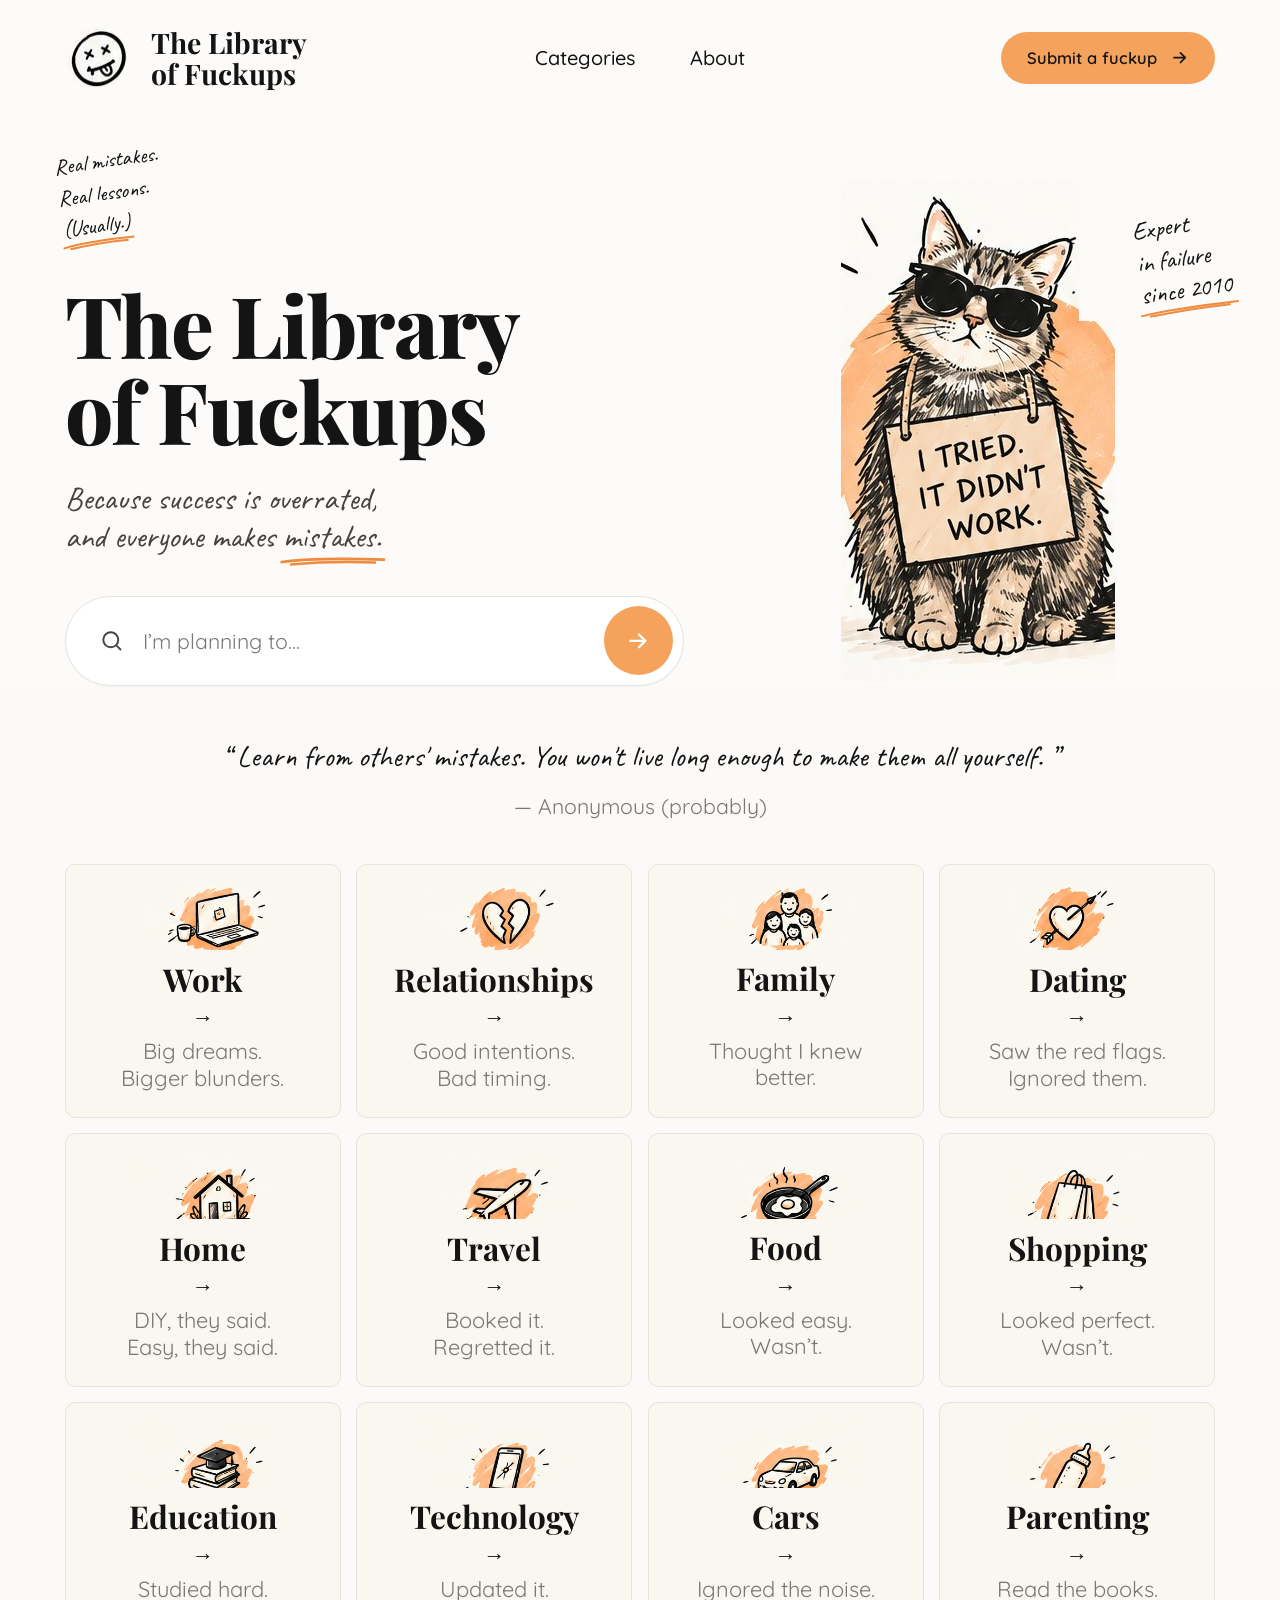
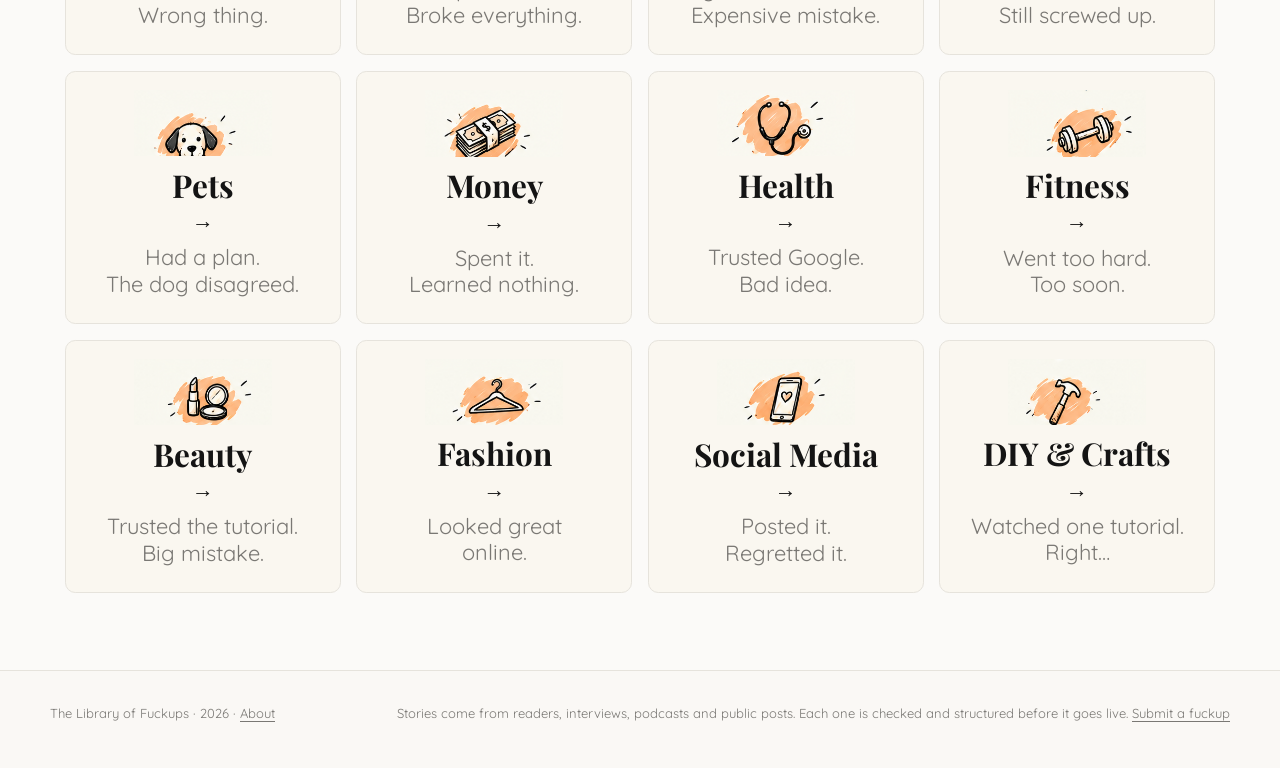
==== commit 3fb2b8c1: "Rename site: The Encyclopedia of Fuckups -> The Library of Fuckups Co-Authored-By: Claude Opus 5.5 <" ====
--- a/index.html
+++ b/index.html
@@ -5,7 +5,7 @@
 <meta name="viewport" content="width=device-width, initial-scale=1">
 <link rel="icon" type="image/png" sizes="32x32" href="/assets/img/favicon-32.png">
 <link rel="apple-touch-icon" sizes="180x180" href="/assets/img/favicon-180.png">
-<title>The Encyclopedia of Fuckups</title>
+<title>The Library of Fuckups</title>
 <link rel="preconnect" href="https://fonts.googleapis.com">
 <link rel="preconnect" href="https://fonts.gstatic.com" crossorigin>
 <link href="https://fonts.googleapis.com/css2?family=Caveat:wght@500;600&family=Playfair+Display:wght@700;800&family=Quicksand:wght@400;500;600;700&display=swap" rel="stylesheet">
@@ -165,7 +165,7 @@
   <div class="pw nav">
     <a class="brand" href="#">
       <img src="[data-uri]" alt="">
-      <span class="brand-name">The Encyclopedia<br>of Fuckups</span>
+      <span class="brand-name">The Library<br>of Fuckups</span>
     </a>
     <nav class="nav-links" aria-label="Main">
       <a href="#categories">Categories</a>
@@ -180,7 +180,7 @@
   <div class="pw hero-grid">
     <div class="hero-copy">
       <div class="hero-note">Real mistakes.<br>Real lessons.<br><span class="mk">(Usually.)</span></div>
-      <h1>The Encyclopedia<br>of Fuckups</h1>
+      <h1>The Library<br>of Fuckups</h1>
       <p class="lead">Because success is overrated,<br>and everyone makes <span class="mk">mistakes.</span></p>
       <form class="search" action="search.html" method="get" onsubmit="if(!this.q.value.trim()){this.q.focus();return false}">
         <svg class="mag" viewBox="0 0 24 24" fill="none" stroke="currentColor" stroke-width="1.8" stroke-linecap="round" aria-hidden="true"><circle cx="11" cy="11" r="7"/><path d="M20 20l-3.6-3.6"/></svg>
@@ -236,7 +236,7 @@
 
 <footer>
   <div class="wrap">
-    <span>The Encyclopedia of Fuckups &middot; 2026 &middot; <a href="about.html">About</a></span>
+    <span>The Library of Fuckups &middot; 2026 &middot; <a href="about.html">About</a></span>
     <span>Stories come from readers, interviews, podcasts and public posts. Each one is checked and structured before it goes live. <a href="submit.html">Submit a fuckup</a></span>
   </div>
 </footer>
